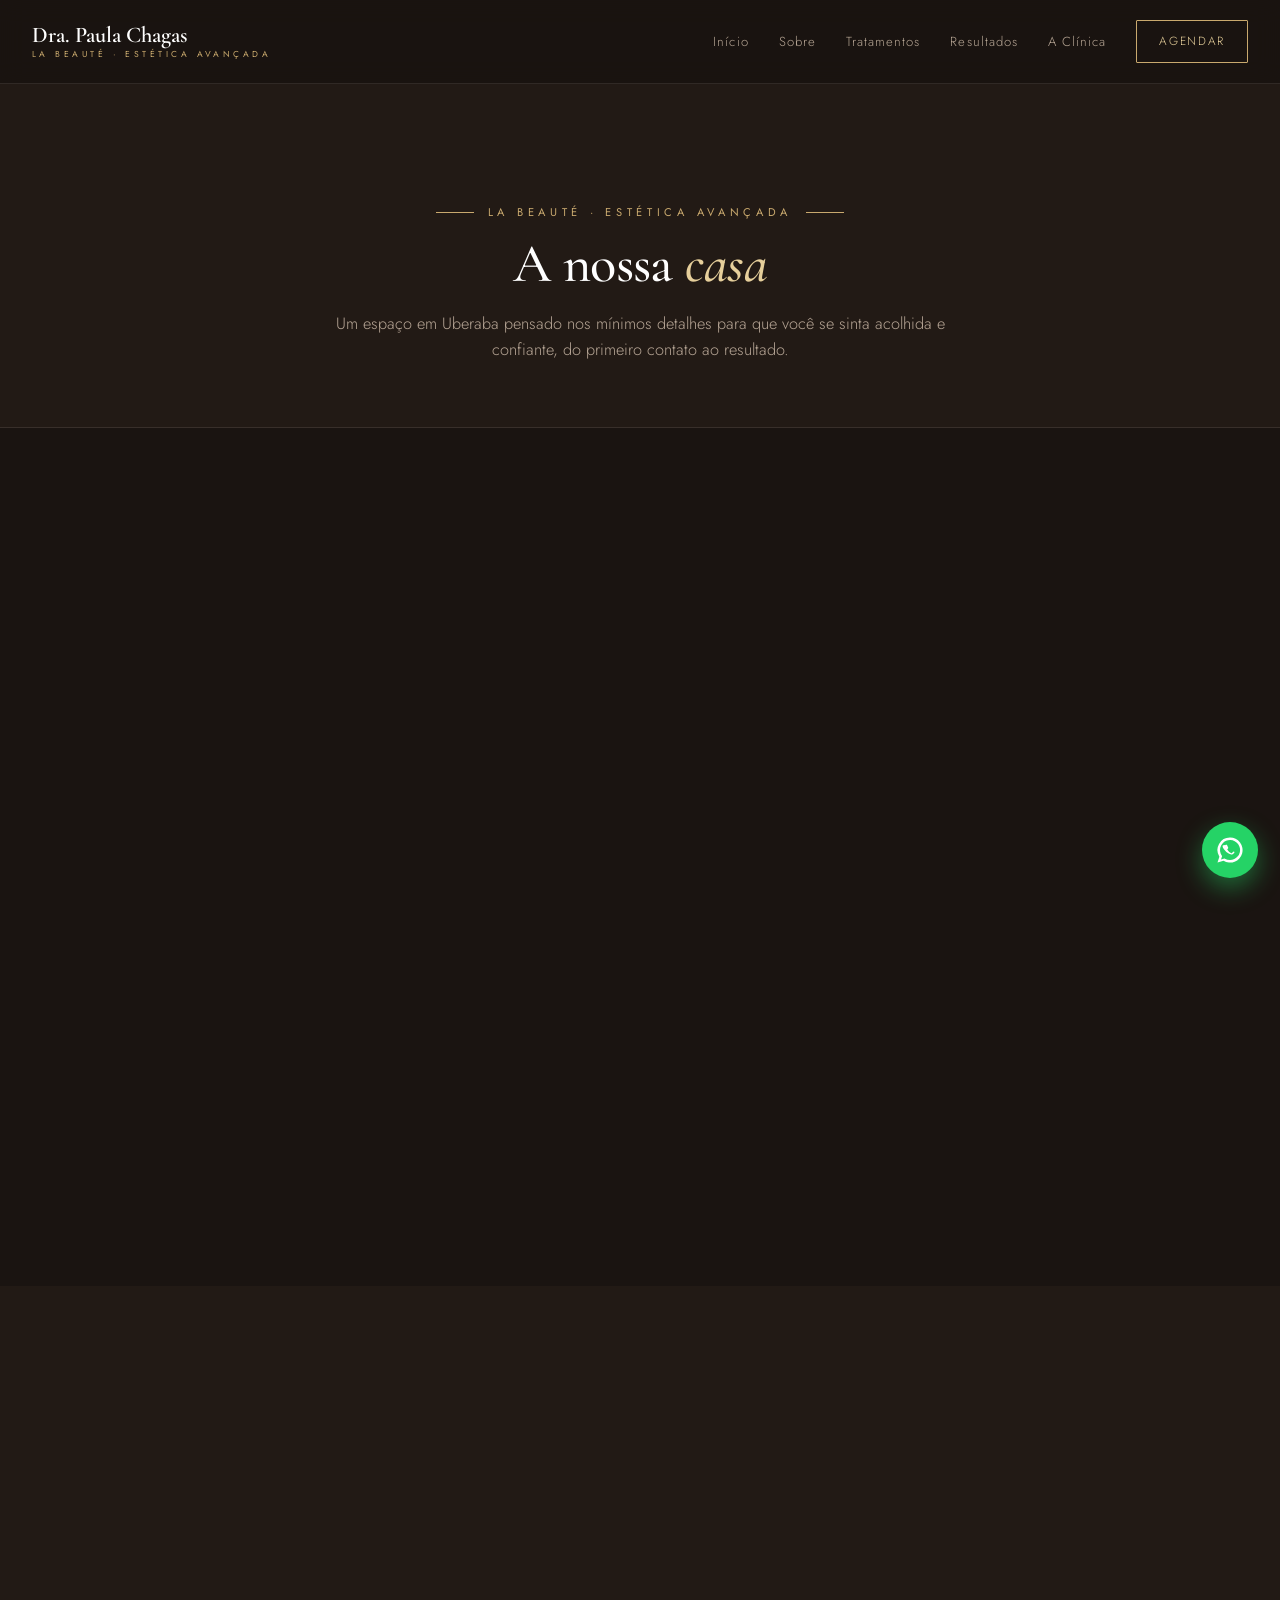
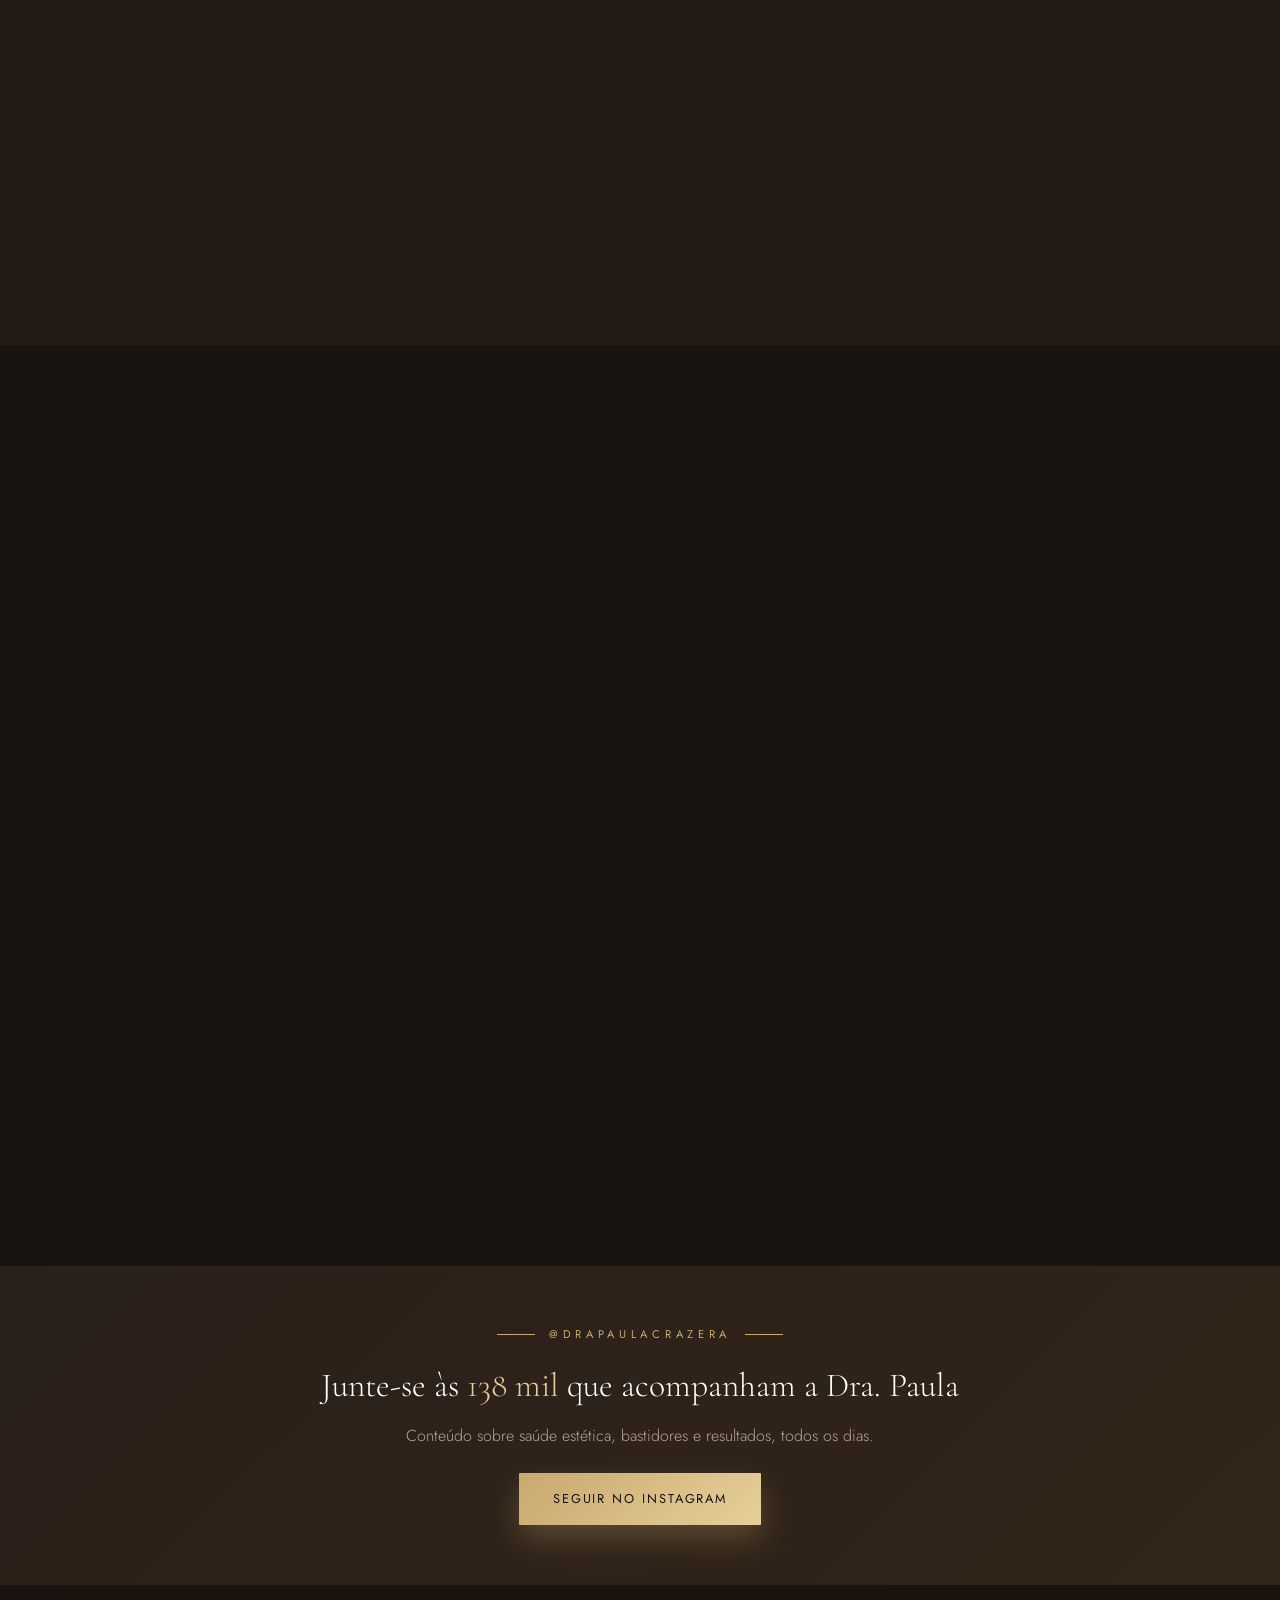
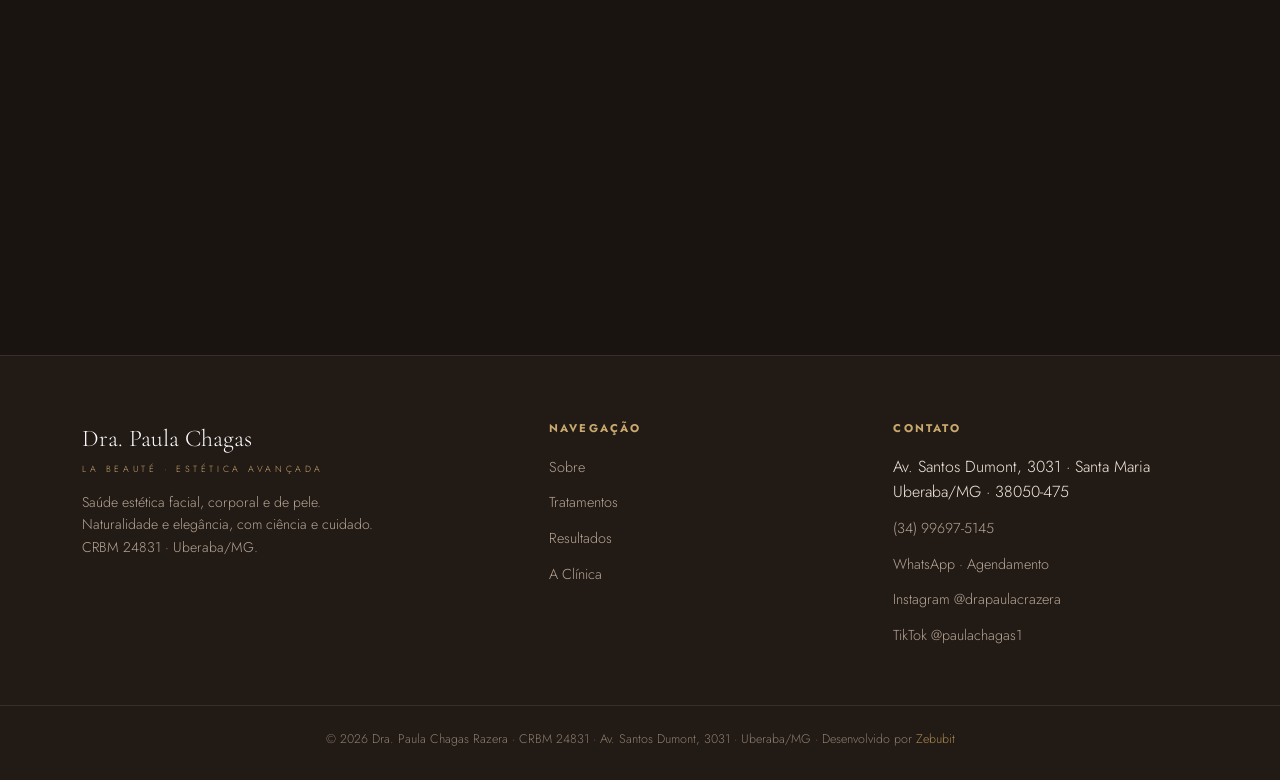
==== clinica.html @ 2d54ac44 "Site Dra. Paula Chagas — proposta premium (couture) Co-Authored-By: Claude Opus 4.8 (1M context) <no" ====
<!DOCTYPE html>
<html lang="pt-BR">
<head>
<meta charset="UTF-8">
<meta name="viewport" content="width=device-width, initial-scale=1.0">
<script>document.documentElement.className+=' js';</script>
<title>A Clínica La Beauté | Contato e localização · Dra. Paula Chagas · Uberaba</title>
<meta name="description" content="Conheça a La Beauté Estética Avançada em Uberaba/MG: tecnologia de ponta, acolhimento e atendimento com hora marcada. Av. Santos Dumont, 3031. Agende pelo WhatsApp.">
<meta name="theme-color" content="#1A1411">
<meta property="og:type" content="website">
<meta property="og:title" content="A Clínica La Beauté | Dra. Paula Chagas">
<meta property="og:description" content="A nossa casa em Uberaba: acolhimento, tecnologia de ponta e atendimento com hora marcada.">
<meta property="og:image" content="assets/img/retrato-clinica.jpg">
<link rel="preconnect" href="https://fonts.googleapis.com">
<link rel="preconnect" href="https://fonts.gstatic.com" crossorigin>
<link href="https://fonts.googleapis.com/css2?family=Cormorant+Garamond:ital,wght@0,400;0,500;0,600;1,400;1,500&family=Jost:wght@300;400;500&display=swap" rel="stylesheet">
<link rel="stylesheet" href="assets/style.css">
</head>
<body>

<!-- ===================== NAV ===================== -->
<header class="nav">
  <a class="brand" href="index.html">Dra. Paula Chagas<small>La Beauté · Estética Avançada</small></a>
  <nav class="links" id="menu">
    <a href="index.html">Início</a>
    <a href="sobre.html">Sobre</a>
    <a href="tratamentos.html">Tratamentos</a>
    <a href="resultados.html">Resultados</a>
    <a href="clinica.html">A Clínica</a>
    <a class="navcta" href="https://wa.me/message/H32L3ZIA2APKG1" target="_blank" rel="noopener">Agendar</a>
  </nav>
  <button class="burger" id="burger" aria-label="Menu"><span></span><span></span><span></span></button>
</header>

<!-- ===================== PAGE HERO ===================== -->
<section class="page-hero">
  <div class="wrap">
    <div class="eyebrow center">La Beauté · Estética Avançada</div>
    <h1>A nossa <span class="serif-i">casa</span></h1>
    <p>Um espaço em Uberaba pensado nos mínimos detalhes para que você se sinta acolhida e confiante, do primeiro contato ao resultado.</p>
  </div>
</section>

<!-- ===================== O ESPAÇO ===================== -->
<section class="section">
  <div class="wrap">
    <div class="split reveal">
      <div class="prose" style="margin:0">
        <div class="eyebrow">A experiência La Beauté</div>
        <p class="lead" style="margin-top:14px">Cada visita começa pela escuta. O cuidado vem antes da técnica.</p>
        <p>Na La Beauté, o atendimento é feito com hora marcada, para que você tenha tempo, privacidade e atenção integral da Dra. Paula. Nada de pressa: o plano é construído a partir do que você deseja e do que o seu rosto e o seu corpo pedem.</p>
        <p>O ambiente reúne tecnologia de ponta e protocolos atualizados nos principais centros do mundo, com a segurança que só a base científica oferece. Conforto, higiene rigorosa e um clima acolhedor compõem cada detalhe do espaço.</p>
        <p style="color:var(--gold-l)">Uberaba/MG · Atendimento com hora marcada, a partir das 09h.</p>
        <div style="margin-top:28px"><a class="btn btn-gold" href="https://wa.me/message/H32L3ZIA2APKG1" target="_blank" rel="noopener">Agende sua visita</a></div>
      </div>
      <div><img src="assets/img/retrato-clinica.jpg" alt="Dra. Paula Chagas na clínica La Beauté"></div>
    </div>
  </div>
</section>

<!-- ===================== AVALIAÇÕES (Google) ===================== -->
<section class="section" style="background:var(--bg2)">
  <div class="wrap">
    <div class="sec-head reveal">
      <div class="eyebrow center">O que dizem as pacientes</div>
      <div class="gscore" style="margin-top:16px">
        <div class="big">4,7</div>
        <div><div class="gstars">★★★★★</div><div class="meta">202 avaliações<br>no Google</div></div>
      </div>
    </div>
    <div class="reviews reveal">
      <div class="review"><div class="rs">★★★★★</div><p>"Aparelhos de primeira, ótimo atendimento, ótimo resultado nos procedimentos."</p><div class="who">Avaliação no Google</div></div>
      <div class="review"><div class="rs">★★★★★</div><p>"Melhor clínica de estética e spa de Uberaba e região… super recomendo!"</p><div class="who">Avaliação no Google</div></div>
      <div class="review"><div class="rs">★★★★★</div><p>"Super recomendo, ótimos profissionais e muita tecnologia nova e de ponta!!!"</p><div class="who">Avaliação no Google</div></div>
    </div>
    <div style="text-align:center;margin-top:40px" class="reveal"><a class="btn btn-ghost" href="https://www.google.com/maps/search/?api=1&query=Dra+Paula+Chagas+Razera+Uberaba" target="_blank" rel="noopener">Ver avaliações no Google</a></div>
  </div>
</section>

<!-- ===================== CONTATO + MAPA ===================== -->
<section class="section" id="contato">
  <div class="wrap">
    <div class="sec-head reveal">
      <div class="eyebrow center">Onde nos encontrar</div>
      <h2>La Beauté · Uberaba</h2>
    </div>
    <div class="contato reveal">
      <div class="c-info">
        <div class="eyebrow">Saúde Estética Inteligente</div>
        <h2>Venha nos visitar</h2>
        <div class="row"><span class="ic"><svg viewBox="0 0 24 24"><path d="M20 10c0 6-8 12-8 12s-8-6-8-12a8 8 0 0 1 16 0z"/><circle cx="12" cy="10" r="2.6"/></svg></span><div><div class="tt">Endereço</div><div class="vv">Av. Santos Dumont, 3031 · Santa Maria<br>Uberaba/MG · 38050-475</div></div></div>
        <div class="row"><span class="ic"><svg viewBox="0 0 24 24"><circle cx="12" cy="12" r="9"/><path d="M12 7v5l3 2" stroke-linecap="round"/></svg></span><div><div class="tt">Horário</div><div class="vv">Atendimento com hora marcada · a partir das 09h</div></div></div>
        <div class="row"><span class="ic"><svg viewBox="0 0 24 24"><path d="M22 16.9v3a2 2 0 0 1-2.2 2 19.8 19.8 0 0 1-8.6-3.1 19.5 19.5 0 0 1-6-6A19.8 19.8 0 0 1 2 4.2 2 2 0 0 1 4 2h3a2 2 0 0 1 2 1.7c.1.9.3 1.8.7 2.7a2 2 0 0 1-.5 2.1L8.1 9.9a16 16 0 0 0 6 6l1.4-1.2a2 2 0 0 1 2.1-.5c.9.4 1.8.6 2.7.7a2 2 0 0 1 1.7 2z" stroke-linecap="round" stroke-linejoin="round"/></svg></span><div><div class="tt">Telefone</div><div class="vv"><a href="tel:+5534996975145">(34) 99697-5145</a></div></div></div>
        <div class="c-acts">
          <a class="btn btn-gold" href="https://wa.me/message/H32L3ZIA2APKG1" target="_blank" rel="noopener">Agendar no WhatsApp</a>
          <a class="btn btn-ghost" href="https://www.google.com/maps/search/?api=1&query=Av.+Santos+Dumont+3031+Santa+Maria+Uberaba" target="_blank" rel="noopener">Como chegar</a>
        </div>
      </div>
      <div class="map"><iframe src="https://maps.google.com/maps?q=Av.%20Santos%20Dumont%2C%203031%2C%20Santa%20Maria%2C%20Uberaba%20-%20MG%2038050-475&output=embed" loading="lazy" referrerpolicy="no-referrer-when-downgrade" title="Mapa La Beauté Uberaba"></iframe></div>
    </div>
  </div>
</section>

<!-- ===================== INSTAGRAM ===================== -->
<section class="igband">
  <div class="eyebrow center" style="margin-bottom:16px">@drapaulacrazera</div>
  <div class="h">Junte-se às <span class="gold">138 mil</span> que acompanham a Dra. Paula</div>
  <div class="s">Conteúdo sobre saúde estética, bastidores e resultados, todos os dias.</div>
  <a class="btn btn-gold" href="https://www.instagram.com/drapaulacrazera/" target="_blank" rel="noopener">Seguir no Instagram</a>
</section>

<!-- ===================== CTA INLINE ===================== -->
<section class="section tight">
  <div class="wrap">
    <div class="cta-inline reveal" style="margin-top:0">
      <h3>Será um prazer receber você</h3>
      <p>Agende seu horário pelo WhatsApp e venha conhecer a La Beauté de perto.</p>
      <a class="btn btn-gold" href="https://wa.me/message/H32L3ZIA2APKG1" target="_blank" rel="noopener">Agende sua Avaliação</a>
    </div>
  </div>
</section>

<!-- ===================== RODAPÉ ===================== -->
<footer class="foot">
  <div class="wrap foot-grid">
    <div>
      <div class="brand">Dra. Paula Chagas<small>La Beauté · Estética Avançada</small></div>
      <p>Saúde estética facial, corporal e de pele. Naturalidade e elegância, com ciência e cuidado. CRBM 24831 · Uberaba/MG.</p>
    </div>
    <div>
      <h4>Navegação</h4>
      <ul><li><a href="sobre.html">Sobre</a></li><li><a href="tratamentos.html">Tratamentos</a></li><li><a href="resultados.html">Resultados</a></li><li><a href="clinica.html">A Clínica</a></li></ul>
    </div>
    <div>
      <h4>Contato</h4>
      <ul>
        <li>Av. Santos Dumont, 3031 · Santa Maria<br>Uberaba/MG · 38050-475</li>
        <li><a href="tel:+5534996975145">(34) 99697-5145</a></li>
        <li><a href="https://wa.me/message/H32L3ZIA2APKG1" target="_blank" rel="noopener">WhatsApp · Agendamento</a></li>
        <li><a href="https://www.instagram.com/drapaulacrazera/" target="_blank" rel="noopener">Instagram @drapaulacrazera</a></li>
        <li><a href="https://www.tiktok.com/@paulachagas1" target="_blank" rel="noopener">TikTok @paulachagas1</a></li>
      </ul>
    </div>
  </div>
  <div class="copy">© <span id="ano">2026</span> Dra. Paula Chagas Razera · CRBM 24831 · Av. Santos Dumont, 3031 · Uberaba/MG · Desenvolvido por <a href="https://zebubit.com.br" target="_blank" rel="noopener">Zebubit</a></div>
</footer>

<a class="wa" href="https://wa.me/message/H32L3ZIA2APKG1" target="_blank" rel="noopener" aria-label="WhatsApp">
  <svg viewBox="0 0 24 24"><path d="M12 2a10 10 0 0 0-8.5 15.3L2 22l4.8-1.5A10 10 0 1 0 12 2zm0 18a8 8 0 0 1-4.1-1.1l-.3-.2-2.8.9.9-2.7-.2-.3A8 8 0 1 1 12 20zm4.5-5.9c-.2-.1-1.4-.7-1.6-.8s-.4-.1-.5.1-.6.8-.8 1-.3.2-.5.1a6.5 6.5 0 0 1-3.2-2.8c-.2-.4.2-.4.6-1.2a.5.5 0 0 0 0-.5l-.8-1.8c-.2-.5-.4-.4-.5-.4h-.5a1 1 0 0 0-.7.3A2.8 2.8 0 0 0 6 8.6a4.9 4.9 0 0 0 1 2.6 11.2 11.2 0 0 0 4.3 3.8c1.6.7 1.9.6 2.3.5a2.5 2.5 0 0 0 1.6-1.1 2 2 0 0 0 .1-1.1c0-.1-.2-.2-.4-.3z"/></svg>
</a>

<script>
  document.getElementById('ano').textContent=new Date().getFullYear();
  var b=document.getElementById('burger'),m=document.getElementById('menu');
  b.addEventListener('click',function(){m.classList.toggle('open');});
  m.querySelectorAll('a').forEach(function(a){a.addEventListener('click',function(){m.classList.remove('open');});});
  var io=new IntersectionObserver(function(es){es.forEach(function(e){if(e.isIntersecting){e.target.classList.add('in');io.unobserve(e.target);}})},{threshold:.12});
  document.querySelectorAll('.reveal').forEach(function(el){io.observe(el);});
</script>
</body>
</html>
---- assets/style.css ----
/* ===========================================================
   Dra. Paula Chagas — Sistema de design "Couture"
   Escuro espresso + dourado · Cormorant + Jost · editorial
   =========================================================== */
:root{
  --bg:#1A1411; --bg2:#221A15; --panel:#2A201A; --panel2:#322519;
  --ivory:#F3E9DF; --cream:#EBDFD2; --muted:#B6A595; --muted2:#8C7E70;
  --gold:#C9A96E; --gold-l:#E6CF9B; --gold-d:#A8884E; --rose:#C99A88;
  --line:rgba(201,169,110,.20); --line-soft:rgba(243,233,223,.10);
  --serif:'Cormorant Garamond',Georgia,serif;
  --sans:'Jost',system-ui,-apple-system,sans-serif;
  --wrap:1180px;
}
*{margin:0;padding:0;box-sizing:border-box}
html{scroll-behavior:smooth}
body{font-family:var(--sans);font-weight:300;color:var(--ivory);background:var(--bg);
  line-height:1.6;-webkit-font-smoothing:antialiased;overflow-x:hidden}
a{text-decoration:none;color:inherit}
img{display:block;max-width:100%}
.wrap{width:100%;max-width:var(--wrap);margin:0 auto;padding:0 32px}

/* tipografia */
h1,h2,h3{font-family:var(--serif);font-weight:500;line-height:1.05;letter-spacing:-.01em}
.eyebrow{font-size:.7rem;letter-spacing:.42em;text-transform:uppercase;color:var(--gold);font-weight:400}
.eyebrow.center{display:flex;align-items:center;justify-content:center;gap:14px}
.eyebrow.center::before,.eyebrow.center::after{content:"";width:38px;height:1px;background:var(--gold)}
.serif-i{font-style:italic;color:var(--gold-l)}

/* ===================== NAV ===================== */
.nav{position:sticky;top:0;z-index:50;display:flex;align-items:center;justify-content:space-between;
  padding:20px 32px;background:rgba(26,20,17,.82);backdrop-filter:blur(12px);border-bottom:1px solid var(--line-soft)}
.nav .brand{font-family:var(--serif);font-size:1.4rem;font-weight:600;color:#fff;line-height:1}
.nav .brand small{display:block;font-family:var(--sans);font-size:.54rem;letter-spacing:.4em;text-transform:uppercase;color:var(--gold);margin-top:3px;font-weight:400}
.nav .links{display:flex;gap:30px;align-items:center}
.nav .links a{font-size:.82rem;letter-spacing:.08em;color:var(--muted);transition:color .2s}
.nav .links a:hover,.nav .links a.on{color:var(--ivory)}
.nav .links .navcta{padding:11px 22px;border:1px solid var(--gold);color:var(--gold-l);border-radius:1px;
  font-size:.74rem;letter-spacing:.14em;text-transform:uppercase}
.nav .links .navcta:hover{background:var(--gold);color:var(--bg)}
.burger{display:none;flex-direction:column;gap:5px;cursor:pointer;background:none;border:0;padding:6px}
.burger span{width:24px;height:1.5px;background:var(--ivory);display:block}

/* ===================== BOTÕES ===================== */
.btn{display:inline-block;padding:16px 34px;font-size:.8rem;letter-spacing:.15em;text-transform:uppercase;
  border-radius:1px;transition:transform .2s,box-shadow .2s;font-weight:400}
.btn-gold{background:linear-gradient(135deg,var(--gold),var(--gold-l));color:var(--bg);
  box-shadow:0 14px 30px rgba(201,169,110,.28)}
.btn-gold:hover{transform:translateY(-2px);box-shadow:0 18px 38px rgba(201,169,110,.42)}
.btn-ghost{border:1px solid rgba(201,169,110,.5);color:var(--gold-l)}
.btn-ghost:hover{border-color:var(--gold);background:rgba(201,169,110,.08)}

/* ===================== SEÇÕES ===================== */
.section{padding:96px 0}
.section.tight{padding:64px 0}
.sec-head{text-align:center;max-width:620px;margin:0 auto 56px}
.sec-head h2{font-size:2.9rem;margin:14px 0 0}
.sec-head p{color:var(--muted);margin-top:16px;font-size:1.02rem}

/* reveal (progressive enhancement: só esconde quando há JS) */
.reveal{transition:opacity .8s ease,transform .8s ease}
html.js .reveal{opacity:0;transform:translateY(26px)}
.reveal.in{opacity:1;transform:none}

/* ===================== FAIXA AUTORIDADE ===================== */
.triad{display:grid;grid-template-columns:repeat(3,1fr);gap:1px;background:var(--line);border:1px solid var(--line)}
.triad .t{background:var(--bg);padding:34px 24px;text-align:center}
.triad .t .n{font-family:var(--serif);font-size:1.7rem;color:var(--gold-l)}
.triad .t .l{font-size:.7rem;letter-spacing:.2em;text-transform:uppercase;color:var(--muted);margin-top:8px}

/* ===================== CARDS DE TRATAMENTO ===================== */
.treat-grid{display:grid;grid-template-columns:repeat(3,1fr);gap:22px}
.treat{background:var(--bg2);border:1px solid var(--line-soft);padding:34px 28px;transition:border-color .25s,transform .25s;position:relative}
.treat:hover{border-color:var(--gold);transform:translateY(-4px)}
.treat .num{font-family:var(--serif);font-style:italic;font-size:1.1rem;color:var(--gold-d)}
.treat h3{font-size:1.5rem;margin:10px 0 12px;color:#fff}
.treat p{color:var(--muted);font-size:.92rem;min-height:66px}
.treat .go{margin-top:18px;font-size:.72rem;letter-spacing:.16em;text-transform:uppercase;color:var(--gold-l);display:inline-flex;align-items:center;gap:8px}
.treat .go svg{width:14px;height:14px;fill:none;stroke:var(--gold-l);stroke-width:1.6}

/* ===================== RESULTADOS ===================== */
.res-grid{display:grid;grid-template-columns:repeat(4,1fr);gap:16px}
.res{position:relative;overflow:hidden;border:1px solid var(--line-soft)}
.res img{width:100%;aspect-ratio:4/5;object-fit:cover;transition:transform .5s}
.res:hover img{transform:scale(1.05)}
.res .cap{position:absolute;left:0;right:0;bottom:0;padding:24px 16px 14px;
  background:linear-gradient(transparent,rgba(20,15,12,.9));font-size:.78rem;color:var(--cream)}
.res .cap b{display:block;font-size:.6rem;letter-spacing:.16em;text-transform:uppercase;color:var(--gold);margin-bottom:3px;font-weight:500}

/* ===================== CARROSSEL (antes/depois) ===================== */
.carousel{display:flex;gap:18px;overflow-x:auto;scroll-snap-type:x mandatory;padding:6px 0 16px;-webkit-overflow-scrolling:touch}
.carousel::-webkit-scrollbar{height:6px}
.carousel::-webkit-scrollbar-thumb{background:var(--line);border-radius:3px}
.carousel .slide{flex:0 0 300px;scroll-snap-align:center;border:1px solid var(--line-soft);overflow:hidden;background:var(--panel)}
.carousel .slide img{width:100%;height:auto;display:block}
.carousel .slide .cap{padding:13px 15px;font-size:.78rem;color:var(--cream)}
.carousel .slide .cap b{display:block;font-size:.58rem;letter-spacing:.16em;text-transform:uppercase;color:var(--gold);margin-bottom:3px;font-weight:500}
.car-hint{text-align:center;font-size:.72rem;letter-spacing:.06em;color:var(--muted);margin-top:6px}
@media (max-width:900px){.carousel .slide{flex-basis:240px}}

/* ===================== REELS ===================== */
.reels-grid{display:grid;grid-template-columns:repeat(4,1fr);gap:18px}
.reel{position:relative;aspect-ratio:9/16;overflow:hidden;border:1px solid var(--line-soft);display:block;background:var(--panel)}
.reel img{width:100%;height:100%;object-fit:cover;transition:transform .5s}
.reel:hover img{transform:scale(1.06)}
.reel .play{position:absolute;top:50%;left:50%;transform:translate(-50%,-50%);width:54px;height:54px;border-radius:50%;
  background:rgba(243,233,223,.92);display:grid;place-items:center;z-index:2;transition:transform .25s}
.reel:hover .play{transform:translate(-50%,-50%) scale(1.1)}
.reel .play svg{width:20px;height:20px;fill:var(--bg);margin-left:3px}
.reel .lb{position:absolute;left:0;right:0;bottom:0;z-index:2;padding:30px 14px 14px;font-size:.72rem;color:var(--cream);
  letter-spacing:.04em;background:linear-gradient(transparent,rgba(20,15,12,.9))}
.reel.ph{display:grid;place-items:center;text-align:center;color:var(--muted);padding:24px;border-style:dashed;border-color:var(--line)}
.reel.ph .ig{width:34px;height:34px;margin:0 auto 12px;fill:none;stroke:var(--gold);stroke-width:1.6}
@media (max-width:900px){.reels-grid{grid-template-columns:1fr 1fr}}

/* ===================== CITA / FILOSOFIA ===================== */
.philo{text-align:center;max-width:760px;margin:0 auto}
.philo .q{font-family:var(--serif);font-style:italic;font-size:2.4rem;line-height:1.3;color:#fff}
.philo .a{font-size:.72rem;letter-spacing:.3em;text-transform:uppercase;color:var(--gold);margin-top:24px}

/* ===================== AVALIAÇÕES (Google) ===================== */
.gscore{display:flex;align-items:center;justify-content:center;gap:18px;margin-bottom:8px}
.gscore .big{font-family:var(--serif);font-size:3.4rem;color:var(--gold-l);line-height:1}
.gstars{color:var(--gold);font-size:1.1rem;letter-spacing:2px}
.gscore .meta{font-size:.8rem;color:var(--muted);text-align:left}
.reviews{display:grid;grid-template-columns:repeat(3,1fr);gap:22px;margin-top:8px}
.review{background:var(--bg);border:1px solid var(--line-soft);padding:28px 26px}
.review .rs{color:var(--gold);letter-spacing:2px;font-size:.9rem}
.review p{font-family:var(--serif);font-style:italic;font-size:1.25rem;color:var(--ivory);line-height:1.4;margin:14px 0 18px}
.review .who{font-size:.66rem;letter-spacing:.16em;text-transform:uppercase;color:var(--muted)}
@media (max-width:900px){.reviews{grid-template-columns:1fr}}

/* ===================== CONTATO + MAPA ===================== */
.contato{display:grid;grid-template-columns:1fr 1.1fr;gap:0;border:1px solid var(--line);background:var(--bg2)}
.contato .c-info{padding:48px 44px}
.contato .c-info h2{font-size:2.3rem;color:#fff;margin:12px 0 24px}
.contato .row{display:flex;gap:14px;padding:16px 0;border-top:1px solid var(--line-soft)}
.contato .row:first-of-type{border-top:0}
.contato .row .ic{width:22px;flex-shrink:0;color:var(--gold)}
.contato .row .ic svg{width:22px;height:22px;fill:none;stroke:var(--gold);stroke-width:1.5}
.contato .row .tt{font-size:.66rem;letter-spacing:.16em;text-transform:uppercase;color:var(--muted)}
.contato .row .vv{color:var(--ivory);font-size:.98rem;margin-top:2px}
.contato .row .vv a{color:var(--ivory)}
.contato .c-acts{display:flex;gap:12px;flex-wrap:wrap;margin-top:26px}
.contato .map{position:relative;min-height:420px}
.contato .map iframe{position:absolute;inset:0;width:100%;height:100%;border:0;filter:grayscale(.3) contrast(.95)}
@media (max-width:900px){.contato{grid-template-columns:1fr}.contato .map{min-height:300px}}

/* faixa Instagram */
.igband{background:linear-gradient(135deg,var(--panel),var(--panel2));text-align:center;padding:60px 32px}
.igband .h{font-family:var(--serif);font-size:2.1rem;color:#fff}
.igband .s{color:var(--muted);margin:10px 0 24px}
.igband .h .gold{color:var(--gold-l)}

/* ===================== CTA FAIXA ===================== */
.cta-band{background:
  linear-gradient(rgba(20,15,12,.78),rgba(20,15,12,.86)),var(--panel);
  text-align:center;padding:88px 32px}
.cta-band h2{font-size:2.7rem;color:#fff}
.cta-band p{color:var(--muted);max-width:520px;margin:16px auto 32px}

/* ===================== RODAPÉ ===================== */
.foot{background:var(--bg2);border-top:1px solid var(--line-soft);padding:64px 0 30px}
.foot-grid{display:grid;grid-template-columns:1.4fr 1fr 1fr;gap:40px}
.foot .brand{font-family:var(--serif);font-size:1.5rem;color:#fff}
.foot .brand small{display:block;font-family:var(--sans);font-size:.56rem;letter-spacing:.4em;text-transform:uppercase;color:var(--gold);margin-top:4px}
.foot p{color:var(--muted);font-size:.88rem;margin-top:14px;max-width:300px}
.foot h4{font-size:.7rem;letter-spacing:.2em;text-transform:uppercase;color:var(--gold);margin-bottom:16px}
.foot ul{list-style:none}
.foot ul li{margin-bottom:10px}
.foot ul a{color:var(--muted);font-size:.9rem;transition:color .2s}
.foot ul a:hover{color:var(--ivory)}
.foot .copy{text-align:center;margin-top:48px;padding-top:24px;border-top:1px solid var(--line-soft);color:var(--muted2);font-size:.78rem}
.foot .copy a{color:var(--gold-d)}

/* ===================== PÁGINAS INTERNAS (helpers) ===================== */
.page-hero{position:relative;padding:120px 0 64px;text-align:center;overflow:hidden;border-bottom:1px solid var(--line-soft);background:var(--bg2)}
.page-hero h1{font-size:3.4rem;color:#fff;margin:14px 0 0;text-wrap:balance}
.page-hero p{color:var(--muted);max-width:620px;margin:18px auto 0;font-size:1.02rem}
.prose{max-width:720px;margin:0 auto}
.prose p{color:var(--cream);margin-bottom:18px;font-size:1.04rem;line-height:1.8}
.prose h3{color:#fff;font-size:1.9rem;margin:36px 0 14px}
.prose .lead{font-family:var(--serif);font-style:italic;font-size:1.5rem;color:var(--gold-l);line-height:1.4;margin-bottom:24px}
.benefits{display:grid;grid-template-columns:1fr 1fr;gap:14px;margin:8px 0}
.benefit{background:var(--bg2);border:1px solid var(--line-soft);padding:20px 22px}
.benefit .b{color:var(--gold-l);font-family:var(--serif);font-size:1.2rem}
.benefit .d{color:var(--muted);font-size:.92rem;margin-top:5px}
.split{display:grid;grid-template-columns:1fr 1fr;gap:50px;align-items:center}
.split img{width:100%;border:1px solid var(--line-soft)}
.chips{display:flex;flex-wrap:wrap;gap:10px;justify-content:center;max-width:900px;margin:0 auto}
.chips span{border:1px solid var(--line);color:var(--cream);font-size:.82rem;padding:8px 16px;border-radius:999px}
.cta-inline{text-align:center;background:var(--bg2);border:1px solid var(--line);padding:46px 30px;margin-top:50px}
.cta-inline h3{font-size:2rem;color:#fff}
.cta-inline p{color:var(--muted);margin:12px 0 24px}
@media (max-width:900px){.benefits{grid-template-columns:1fr}.split{grid-template-columns:1fr;gap:28px}.page-hero h1{font-size:2.4rem}}

/* ===================== WHATSAPP FLUTUANTE ===================== */
.wa{position:fixed;bottom:22px;right:22px;width:56px;height:56px;border-radius:50%;background:#25D366;
  display:grid;place-items:center;z-index:60;box-shadow:0 10px 26px rgba(37,211,102,.45);transition:transform .25s}
.wa:hover{transform:scale(1.08)}
.wa svg{width:30px;height:30px;fill:#fff}

/* ===================== RESPONSIVO ===================== */
@media (max-width:900px){
  .nav .links{position:fixed;inset:0 0 0 auto;width:75%;max-width:320px;flex-direction:column;align-items:flex-start;
    gap:24px;background:var(--bg2);padding:90px 32px;transform:translateX(100%);transition:transform .3s;border-left:1px solid var(--line)}
  .nav .links.open{transform:none}
  .burger{display:flex;z-index:60}
  .treat-grid{grid-template-columns:1fr}
  .res-grid{grid-template-columns:1fr 1fr}
  .foot-grid{grid-template-columns:1fr}
  .sec-head h2{font-size:2.2rem}
}
@media (prefers-reduced-motion:reduce){.reveal{opacity:1;transform:none}}
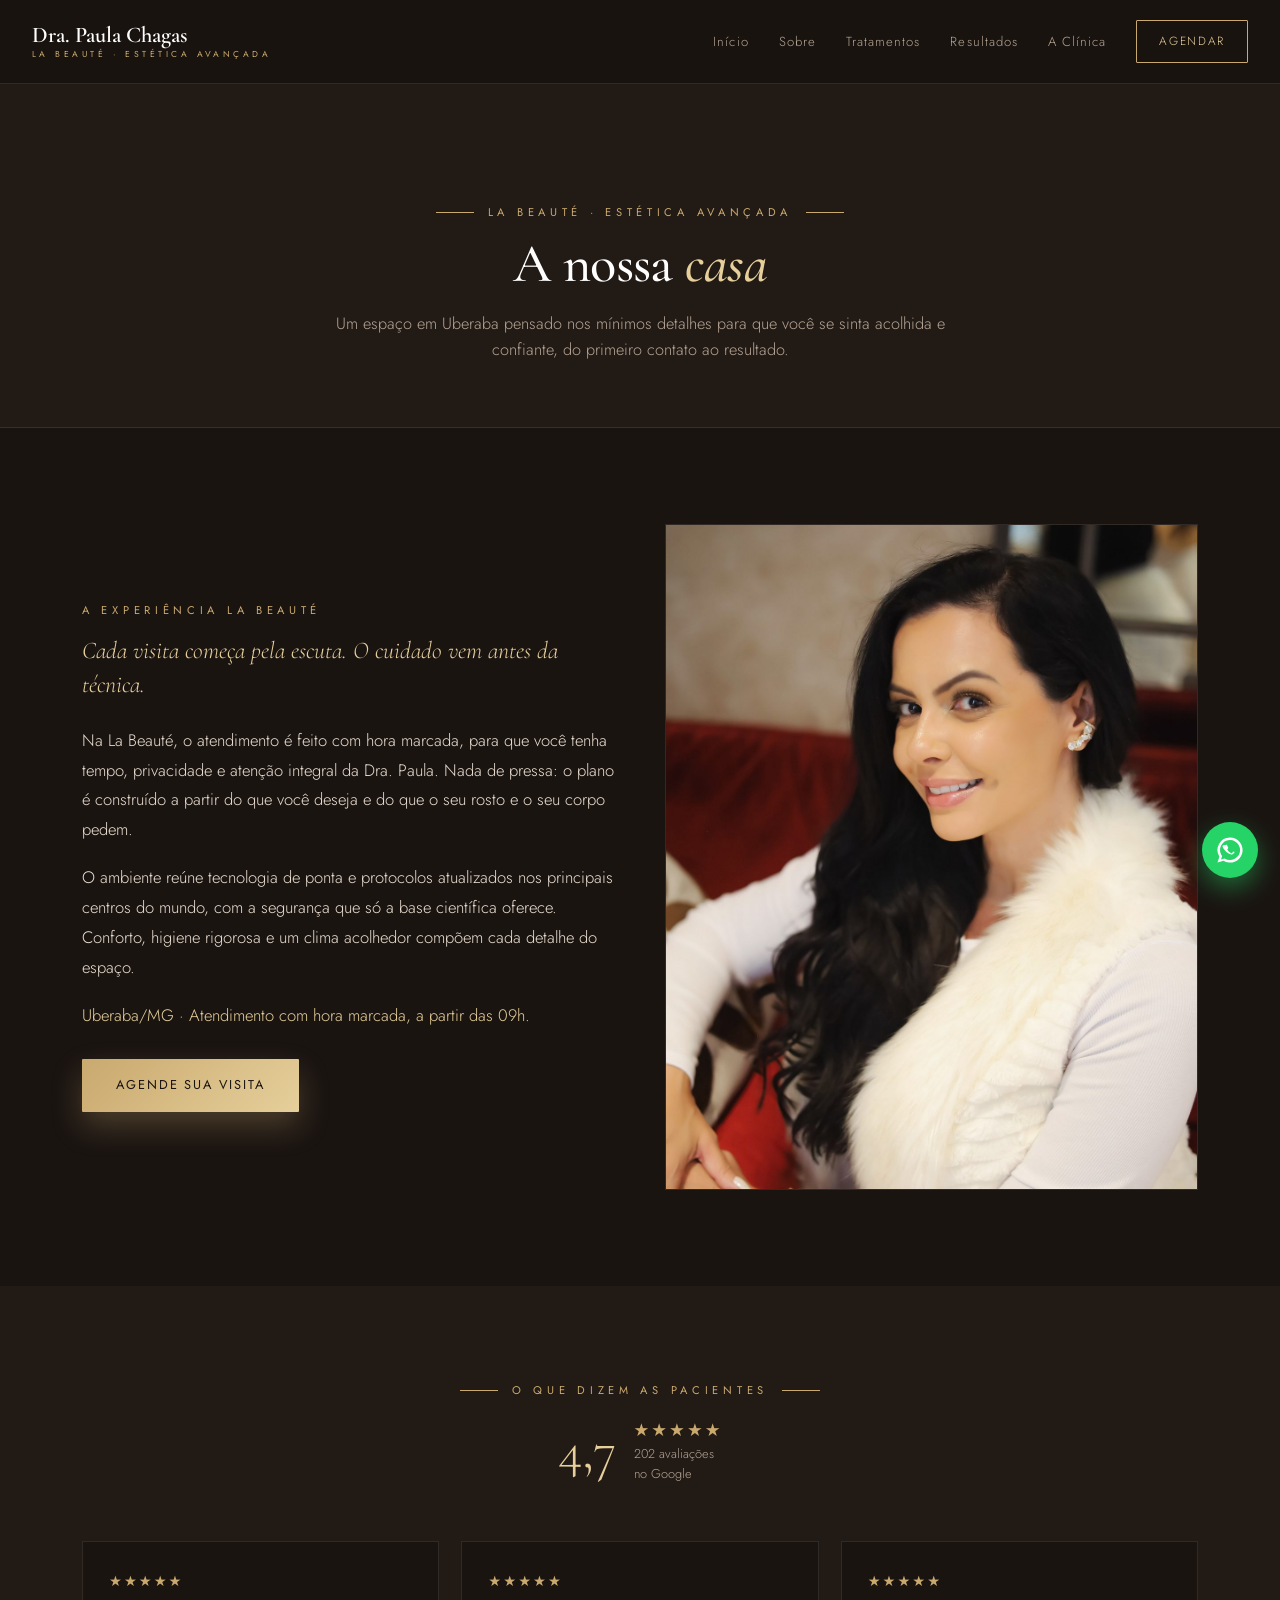
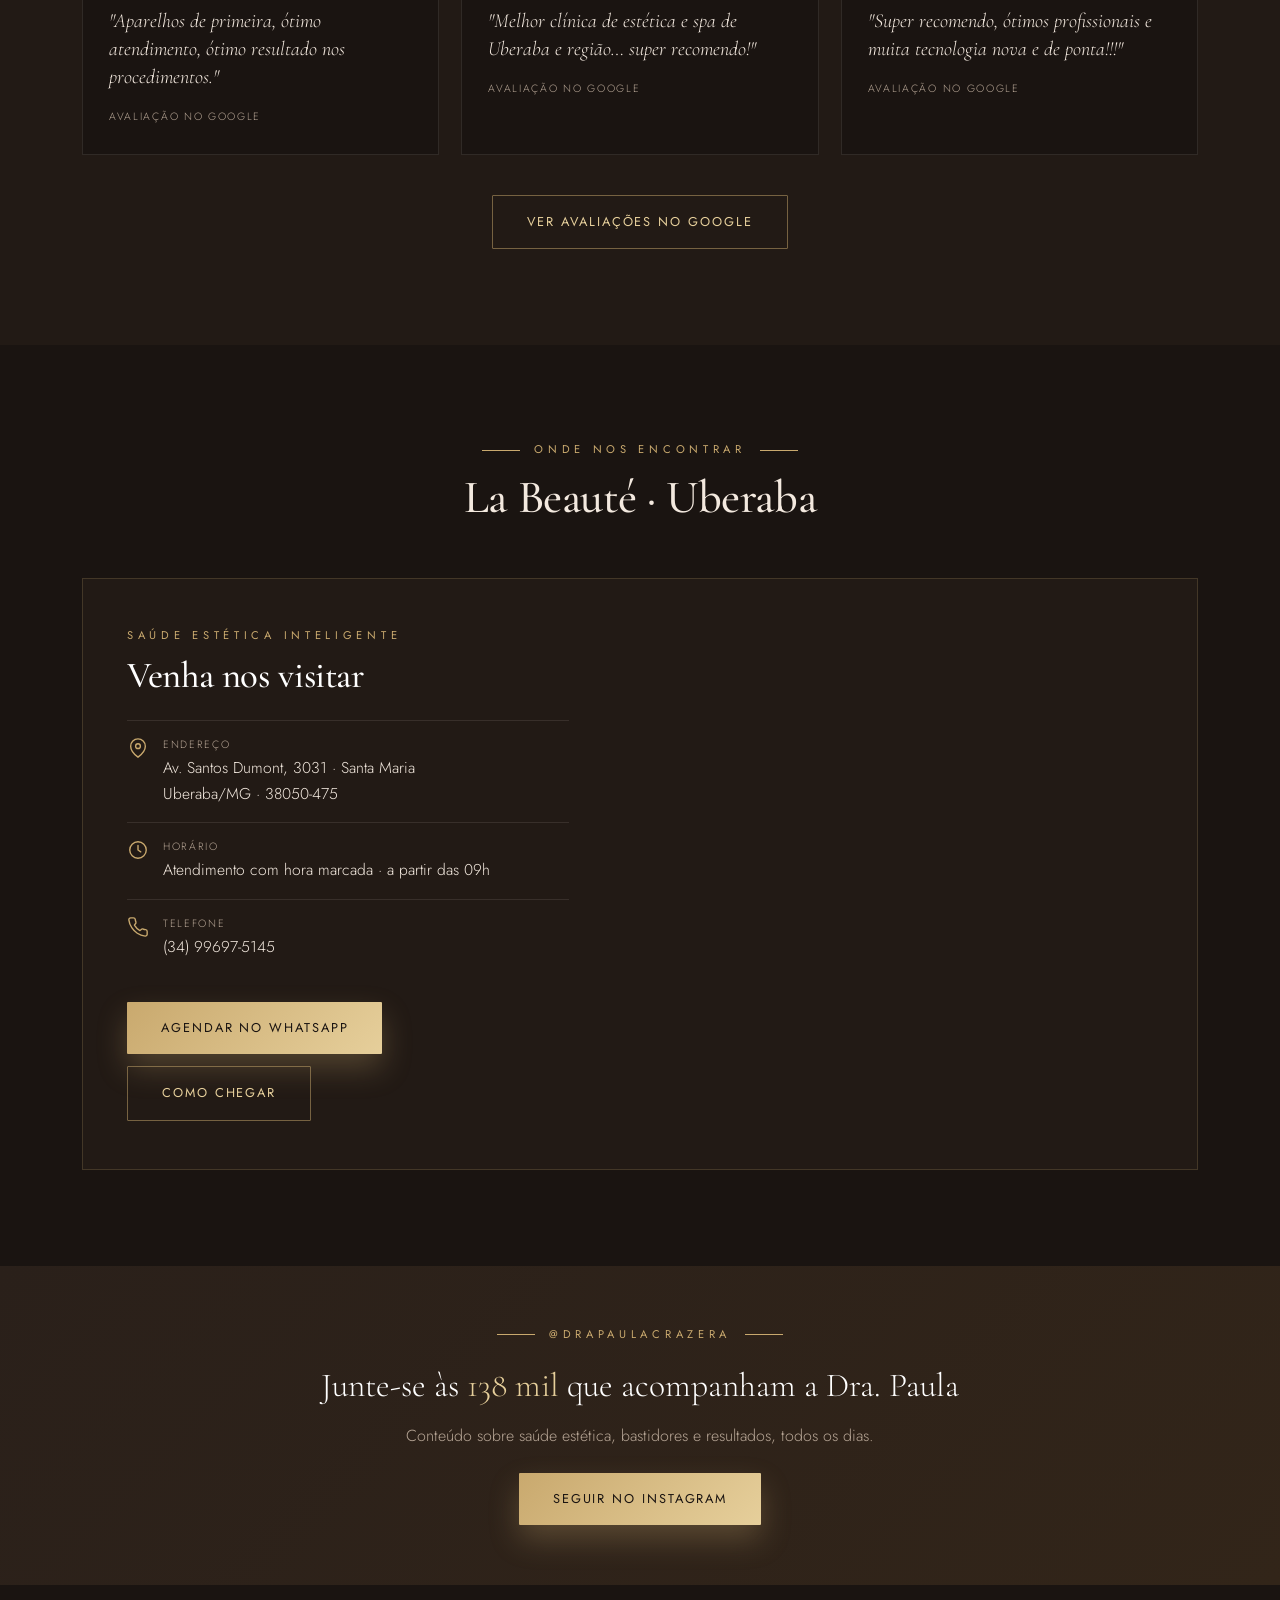
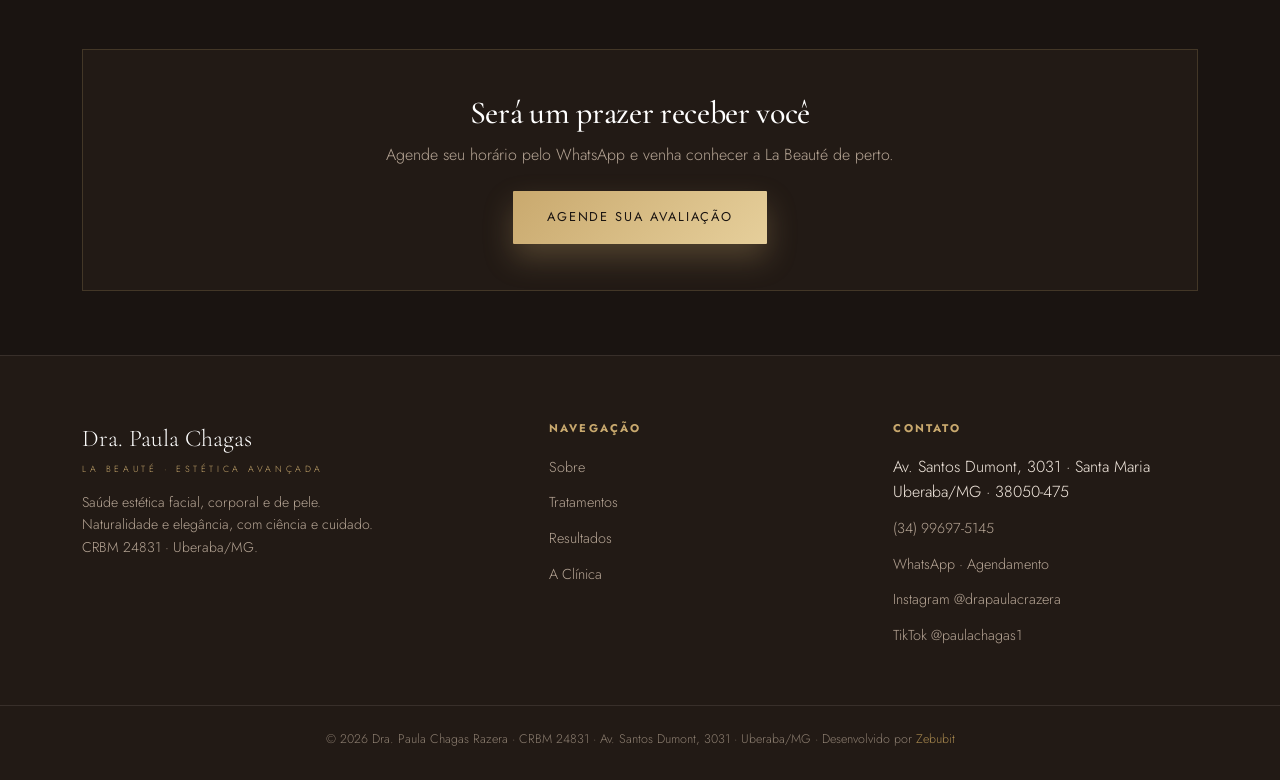
==== commit 7302e1b5: "chore: cache-bust do CSS (?v=2) para forçar atualização nos navegadores Co-Authored-By: Claude Opus " ====
--- a/clinica.html
+++ b/clinica.html
@@ -14,7 +14,7 @@
 <link rel="preconnect" href="https://fonts.googleapis.com">
 <link rel="preconnect" href="https://fonts.gstatic.com" crossorigin>
 <link href="https://fonts.googleapis.com/css2?family=Cormorant+Garamond:ital,wght@0,400;0,500;0,600;1,400;1,500&family=Jost:wght@300;400;500&display=swap" rel="stylesheet">
-<link rel="stylesheet" href="assets/style.css">
+<link rel="stylesheet" href="assets/style.css?v=2">
 </head>
 <body>
 
--- a/assets/style.css
+++ b/assets/style.css
@@ -56,9 +56,9 @@
 .sec-head h2{font-size:2.9rem;margin:14px 0 0}
 .sec-head p{color:var(--muted);margin-top:16px;font-size:1.02rem}
 
-/* reveal (progressive enhancement: só esconde quando há JS) */
-.reveal{transition:opacity .8s ease,transform .8s ease}
-html.js .reveal{opacity:0;transform:translateY(26px)}
+/* reveal: animação de entrada no load — à prova de falha (nunca deixa seção oculta) */
+html.js .reveal{animation:bvrise .8s ease both}
+@keyframes bvrise{from{opacity:0;transform:translateY(22px)}to{opacity:1;transform:none}}
 .reveal.in{opacity:1;transform:none}
 
 /* ===================== FAIXA AUTORIDADE ===================== */
@@ -210,4 +210,4 @@
   .foot-grid{grid-template-columns:1fr}
   .sec-head h2{font-size:2.2rem}
 }
-@media (prefers-reduced-motion:reduce){.reveal{opacity:1;transform:none}}
+@media (prefers-reduced-motion:reduce){html.js .reveal{animation:none}.reveal{opacity:1;transform:none}}
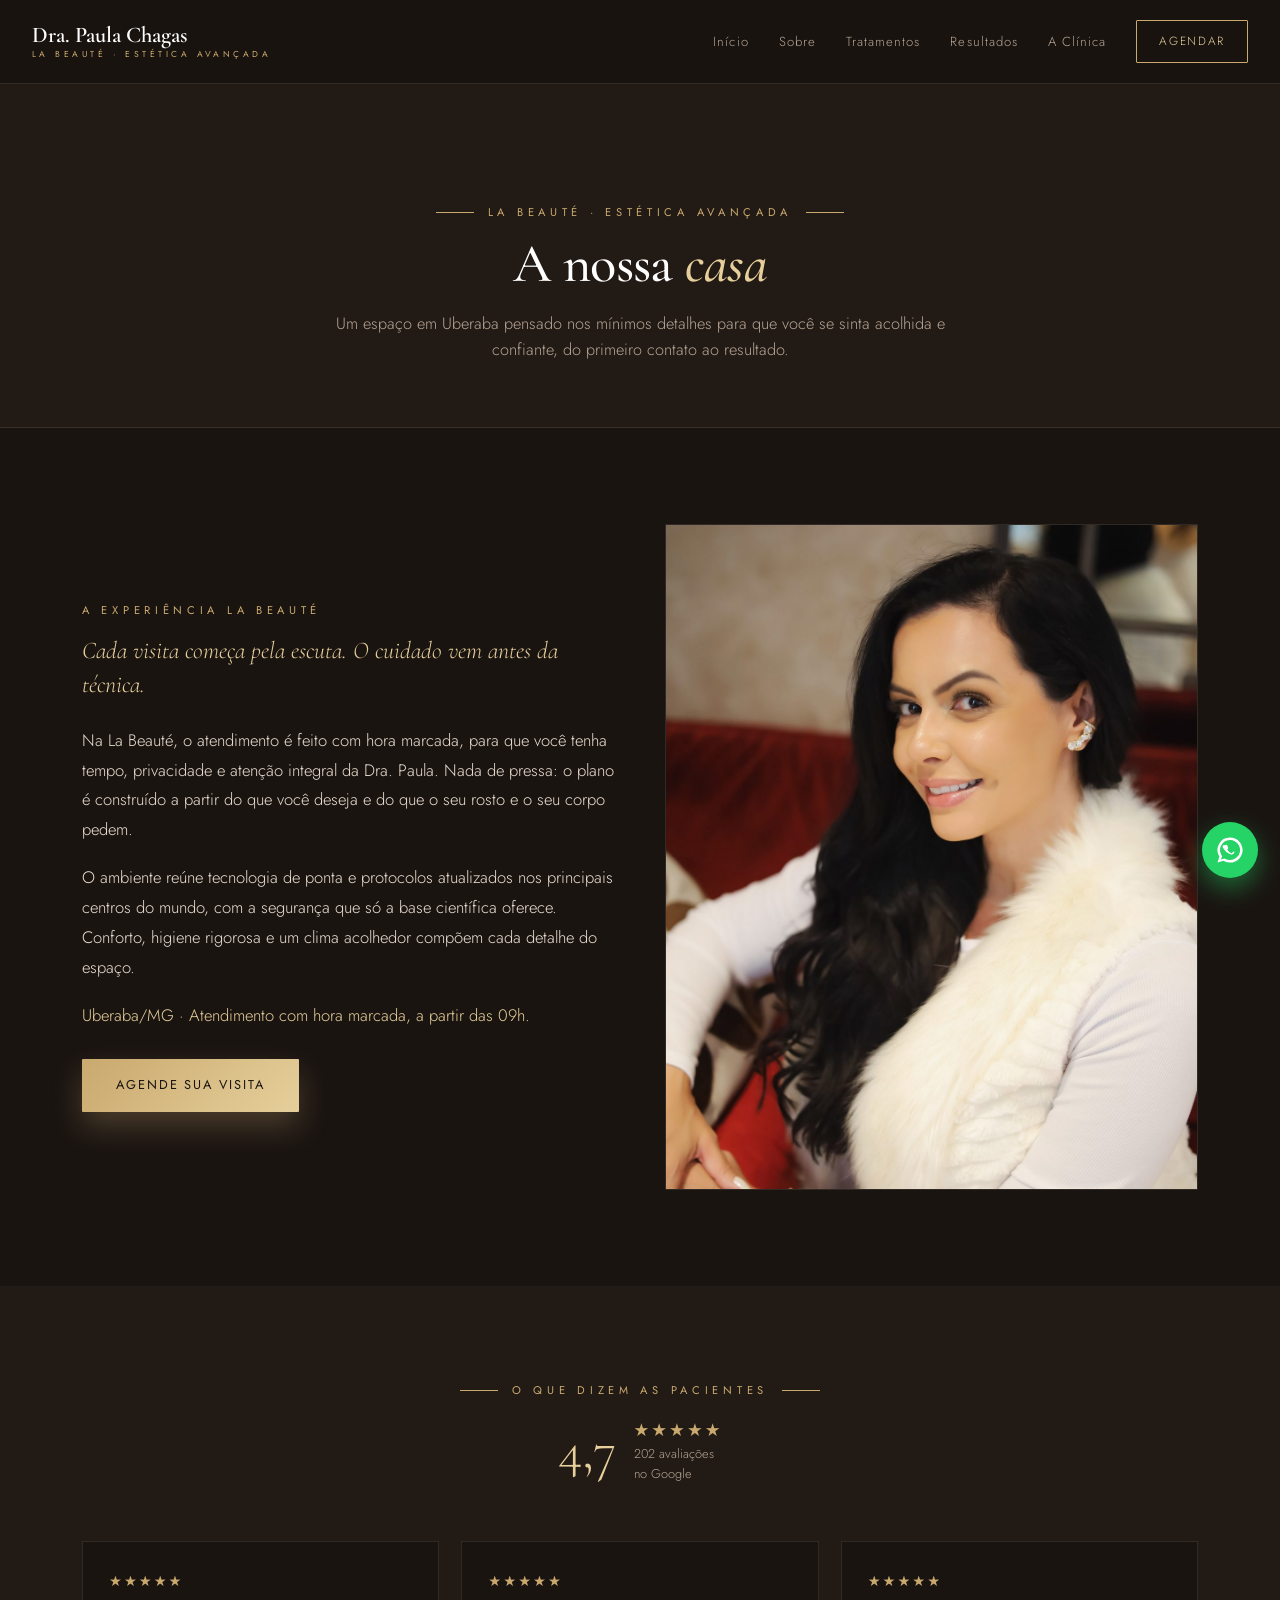
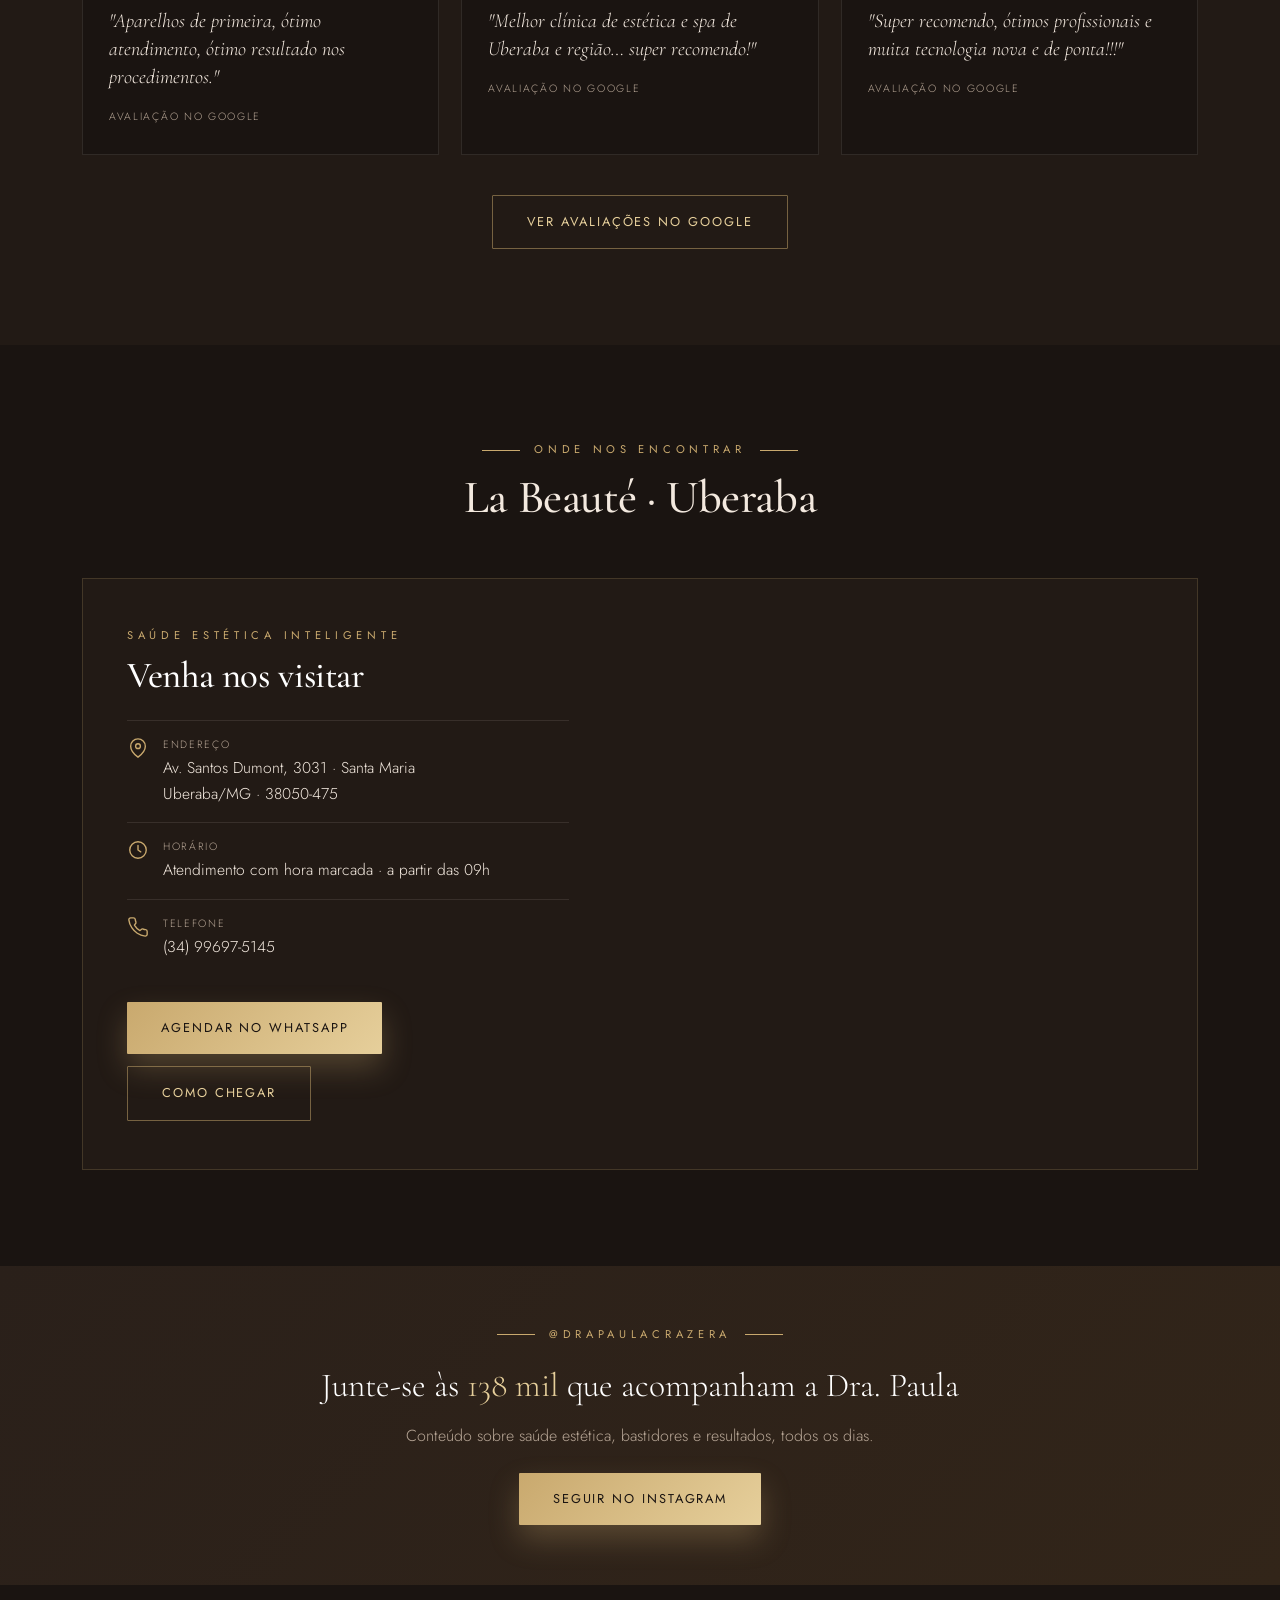
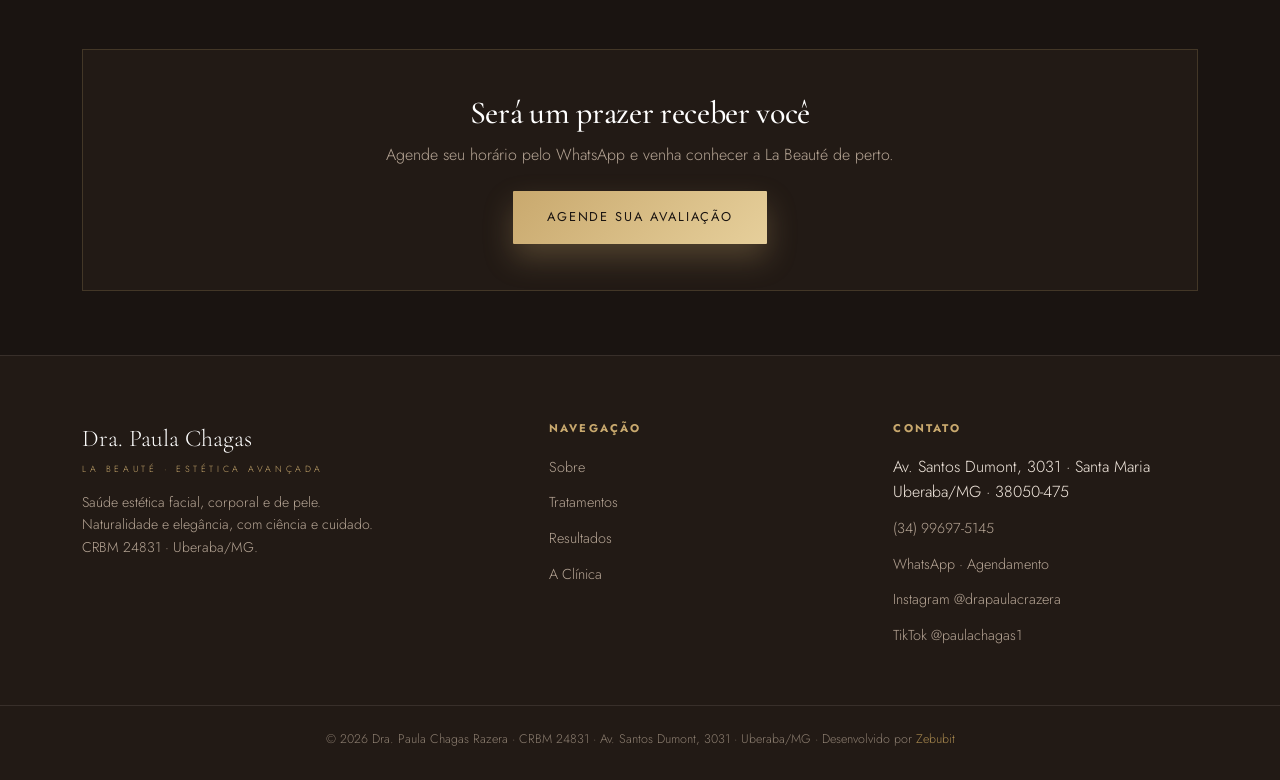
==== commit 793c6fde: "fix: desativa animação reveal (conteúdo sempre visível) + cache-bust v3 Co-Authored-By: Claude Opus " ====
--- a/clinica.html
+++ b/clinica.html
@@ -14,7 +14,7 @@
 <link rel="preconnect" href="https://fonts.googleapis.com">
 <link rel="preconnect" href="https://fonts.gstatic.com" crossorigin>
 <link href="https://fonts.googleapis.com/css2?family=Cormorant+Garamond:ital,wght@0,400;0,500;0,600;1,400;1,500&family=Jost:wght@300;400;500&display=swap" rel="stylesheet">
-<link rel="stylesheet" href="assets/style.css?v=2">
+<link rel="stylesheet" href="assets/style.css?v=3">
 </head>
 <body>
 
--- a/assets/style.css
+++ b/assets/style.css
@@ -56,10 +56,8 @@
 .sec-head h2{font-size:2.9rem;margin:14px 0 0}
 .sec-head p{color:var(--muted);margin-top:16px;font-size:1.02rem}
 
-/* reveal: animação de entrada no load — à prova de falha (nunca deixa seção oculta) */
-html.js .reveal{animation:bvrise .8s ease both}
-@keyframes bvrise{from{opacity:0;transform:translateY(22px)}to{opacity:1;transform:none}}
-.reveal.in{opacity:1;transform:none}
+/* reveal DESATIVADO — conteúdo sempre visível (sem depender de animação/scroll/JS) */
+.reveal,.reveal.in{opacity:1!important;transform:none!important;animation:none!important}
 
 /* ===================== FAIXA AUTORIDADE ===================== */
 .triad{display:grid;grid-template-columns:repeat(3,1fr);gap:1px;background:var(--line);border:1px solid var(--line)}
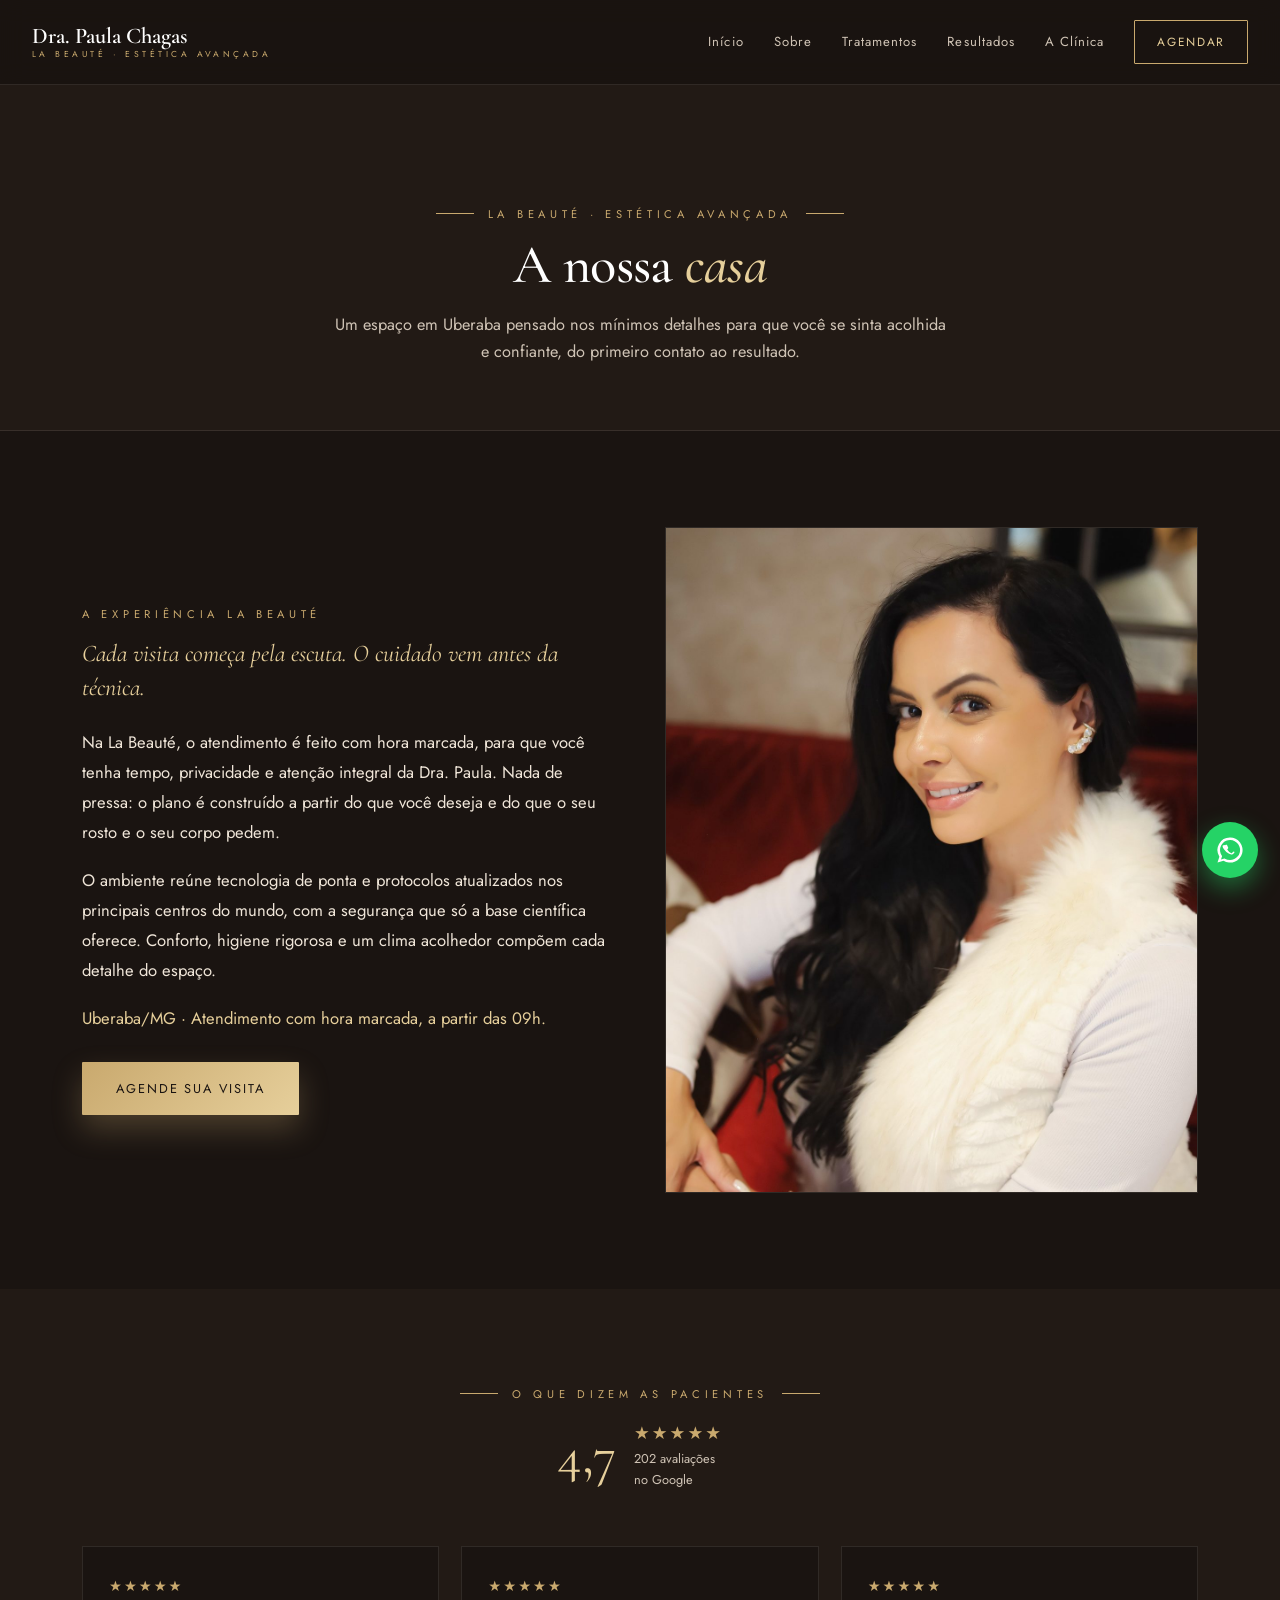
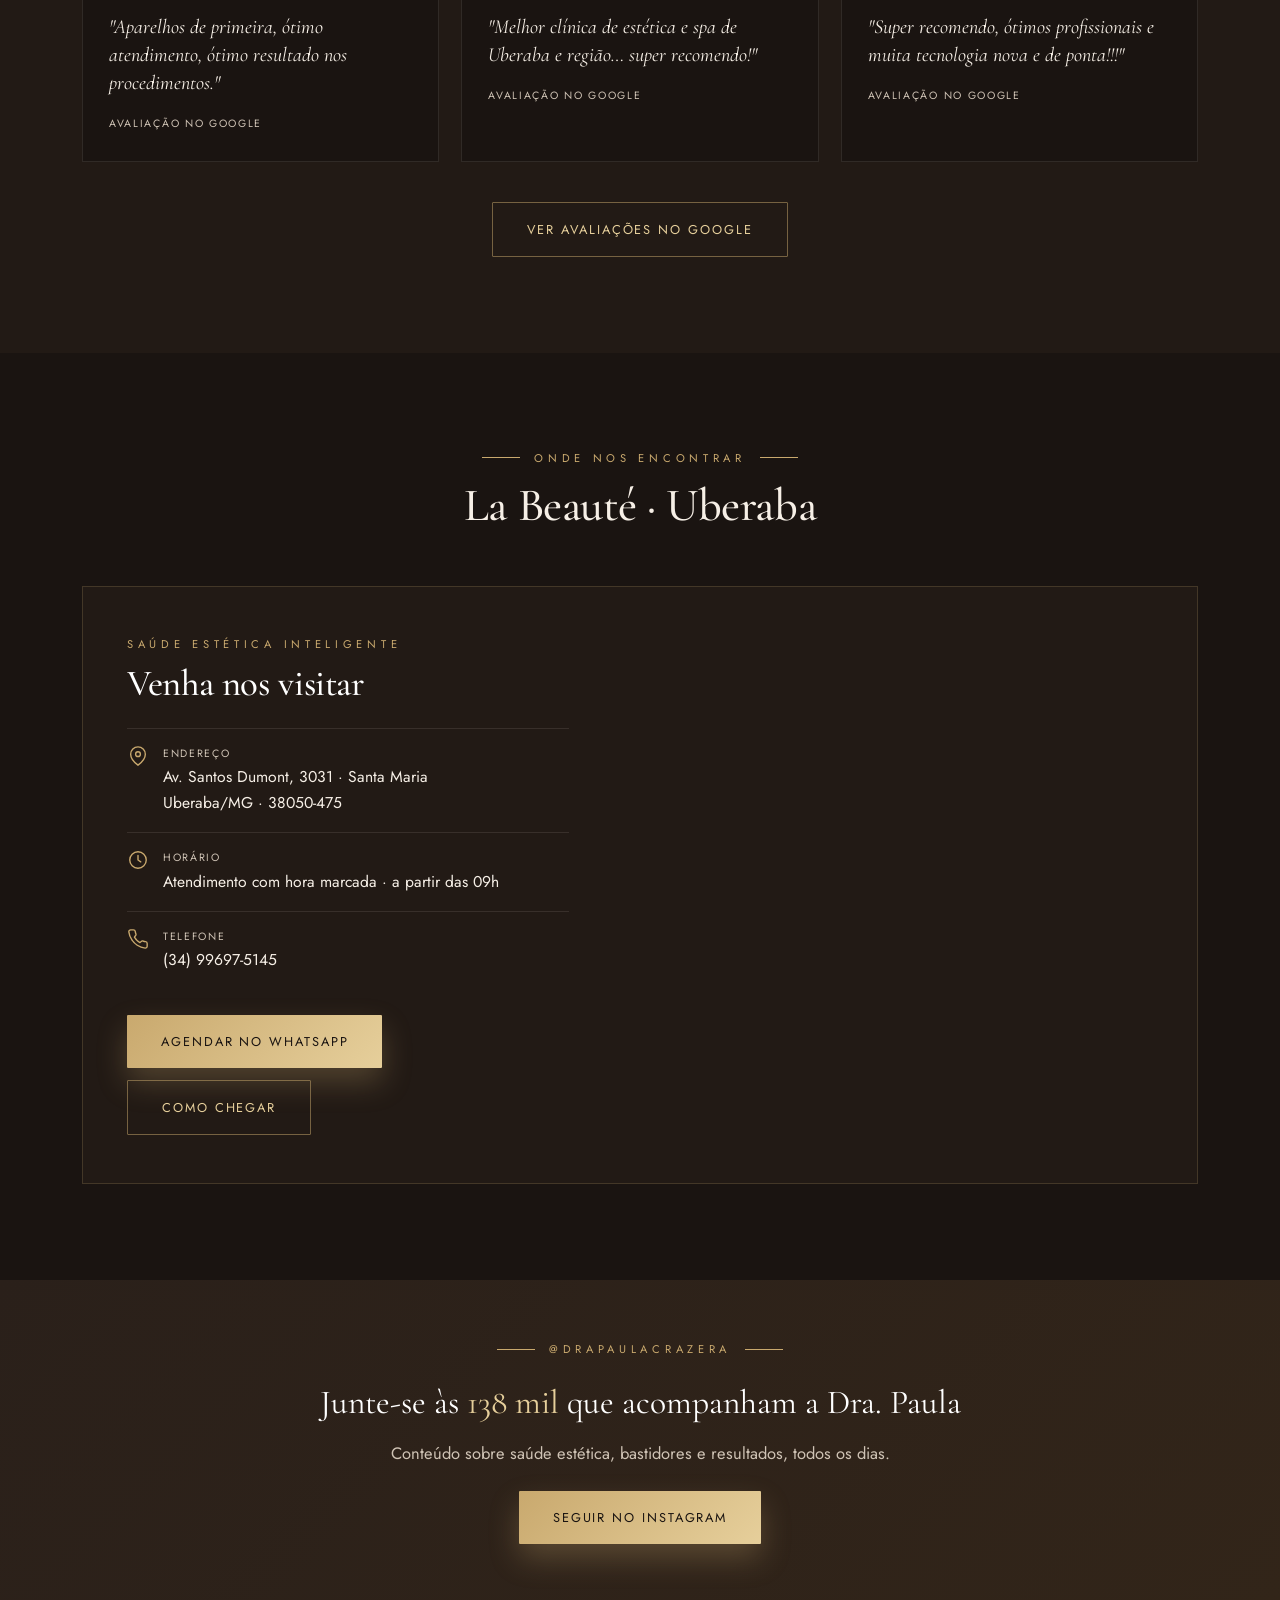
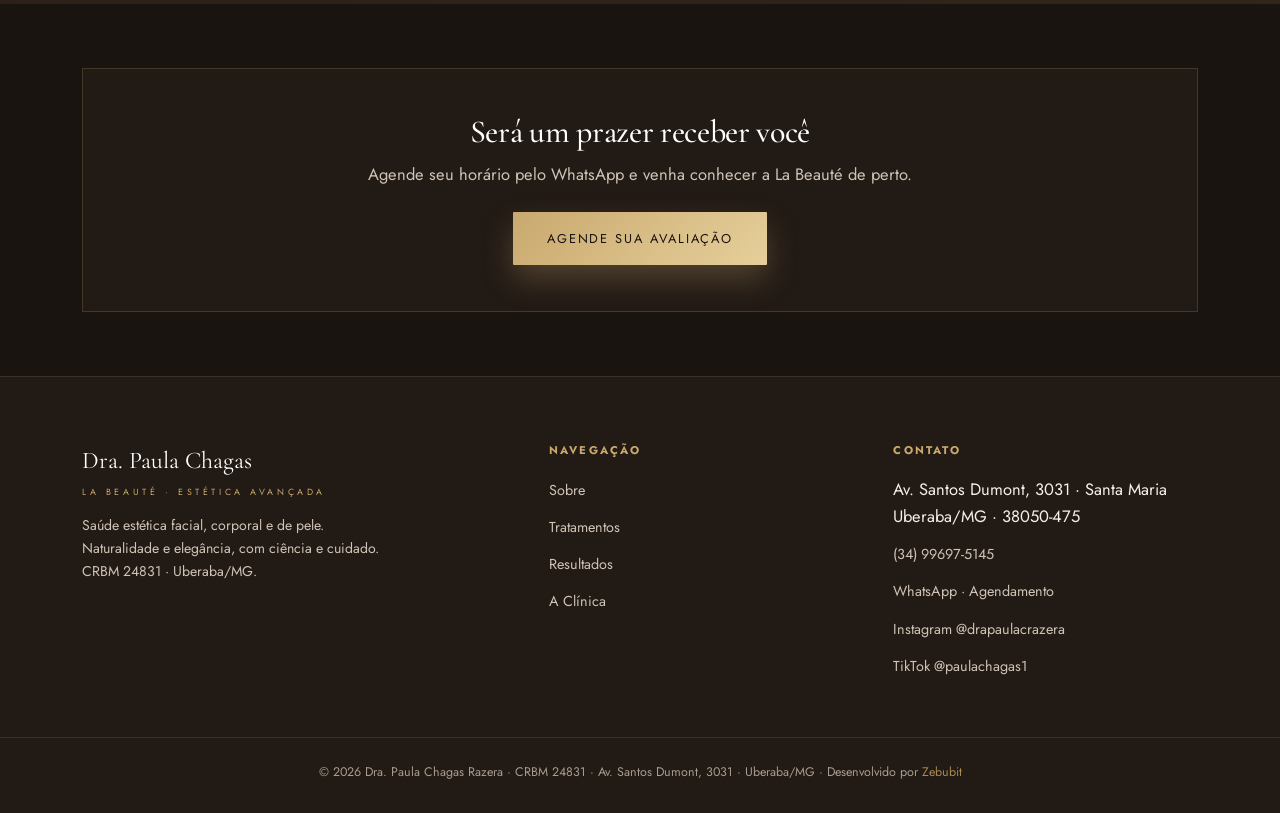
==== commit 2435def3: "feat: 4º reel real, botão Instagram com cores da marca, legibilidade melhor, hero video mais lento, " ====
--- a/clinica.html
+++ b/clinica.html
@@ -14,7 +14,7 @@
 <link rel="preconnect" href="https://fonts.googleapis.com">
 <link rel="preconnect" href="https://fonts.gstatic.com" crossorigin>
 <link href="https://fonts.googleapis.com/css2?family=Cormorant+Garamond:ital,wght@0,400;0,500;0,600;1,400;1,500&family=Jost:wght@300;400;500&display=swap" rel="stylesheet">
-<link rel="stylesheet" href="assets/style.css?v=3">
+<link rel="stylesheet" href="assets/style.css?v=4">
 </head>
 <body>
 
--- a/assets/style.css
+++ b/assets/style.css
@@ -4,7 +4,7 @@
    =========================================================== */
 :root{
   --bg:#1A1411; --bg2:#221A15; --panel:#2A201A; --panel2:#322519;
-  --ivory:#F3E9DF; --cream:#EBDFD2; --muted:#B6A595; --muted2:#8C7E70;
+  --ivory:#F6EFE6; --cream:#EFE5D8; --muted:#CFC3B5; --muted2:#A99C8E;
   --gold:#C9A96E; --gold-l:#E6CF9B; --gold-d:#A8884E; --rose:#C99A88;
   --line:rgba(201,169,110,.20); --line-soft:rgba(243,233,223,.10);
   --serif:'Cormorant Garamond',Georgia,serif;
@@ -13,8 +13,8 @@
 }
 *{margin:0;padding:0;box-sizing:border-box}
 html{scroll-behavior:smooth}
-body{font-family:var(--sans);font-weight:300;color:var(--ivory);background:var(--bg);
-  line-height:1.6;-webkit-font-smoothing:antialiased;overflow-x:hidden}
+body{font-family:var(--sans);font-weight:400;color:var(--ivory);background:var(--bg);
+  line-height:1.65;font-size:16.5px;-webkit-font-smoothing:antialiased;overflow-x:hidden}
 a{text-decoration:none;color:inherit}
 img{display:block;max-width:100%}
 .wrap{width:100%;max-width:var(--wrap);margin:0 auto;padding:0 32px}
@@ -48,13 +48,16 @@
 .btn-gold:hover{transform:translateY(-2px);box-shadow:0 18px 38px rgba(201,169,110,.42)}
 .btn-ghost{border:1px solid rgba(201,169,110,.5);color:var(--gold-l)}
 .btn-ghost:hover{border-color:var(--gold);background:rgba(201,169,110,.08)}
+.btn-ig{background:linear-gradient(45deg,#feda75,#fa7e1e 24%,#d62976 54%,#962fbf 78%,#4f5bd5);color:#fff;border:0;font-weight:500;padding:18px 42px;font-size:.86rem;box-shadow:0 14px 32px rgba(214,41,118,.4)}
+.btn-ig:hover{transform:translateY(-2px);box-shadow:0 18px 42px rgba(214,41,118,.55)}
+.btn-ig svg{width:19px;height:19px;fill:#fff;vertical-align:-4px;margin-right:9px}
 
 /* ===================== SEÇÕES ===================== */
 .section{padding:96px 0}
 .section.tight{padding:64px 0}
 .sec-head{text-align:center;max-width:620px;margin:0 auto 56px}
 .sec-head h2{font-size:2.9rem;margin:14px 0 0}
-.sec-head p{color:var(--muted);margin-top:16px;font-size:1.02rem}
+.sec-head p{color:var(--cream);margin-top:16px;font-size:1.1rem;line-height:1.7}
 
 /* reveal DESATIVADO — conteúdo sempre visível (sem depender de animação/scroll/JS) */
 .reveal,.reveal.in{opacity:1!important;transform:none!important;animation:none!important}
@@ -71,7 +74,7 @@
 .treat:hover{border-color:var(--gold);transform:translateY(-4px)}
 .treat .num{font-family:var(--serif);font-style:italic;font-size:1.1rem;color:var(--gold-d)}
 .treat h3{font-size:1.5rem;margin:10px 0 12px;color:#fff}
-.treat p{color:var(--muted);font-size:.92rem;min-height:66px}
+.treat p{color:var(--cream);font-size:.98rem;min-height:66px;line-height:1.6}
 .treat .go{margin-top:18px;font-size:.72rem;letter-spacing:.16em;text-transform:uppercase;color:var(--gold-l);display:inline-flex;align-items:center;gap:8px}
 .treat .go svg{width:14px;height:14px;fill:none;stroke:var(--gold-l);stroke-width:1.6}
 
